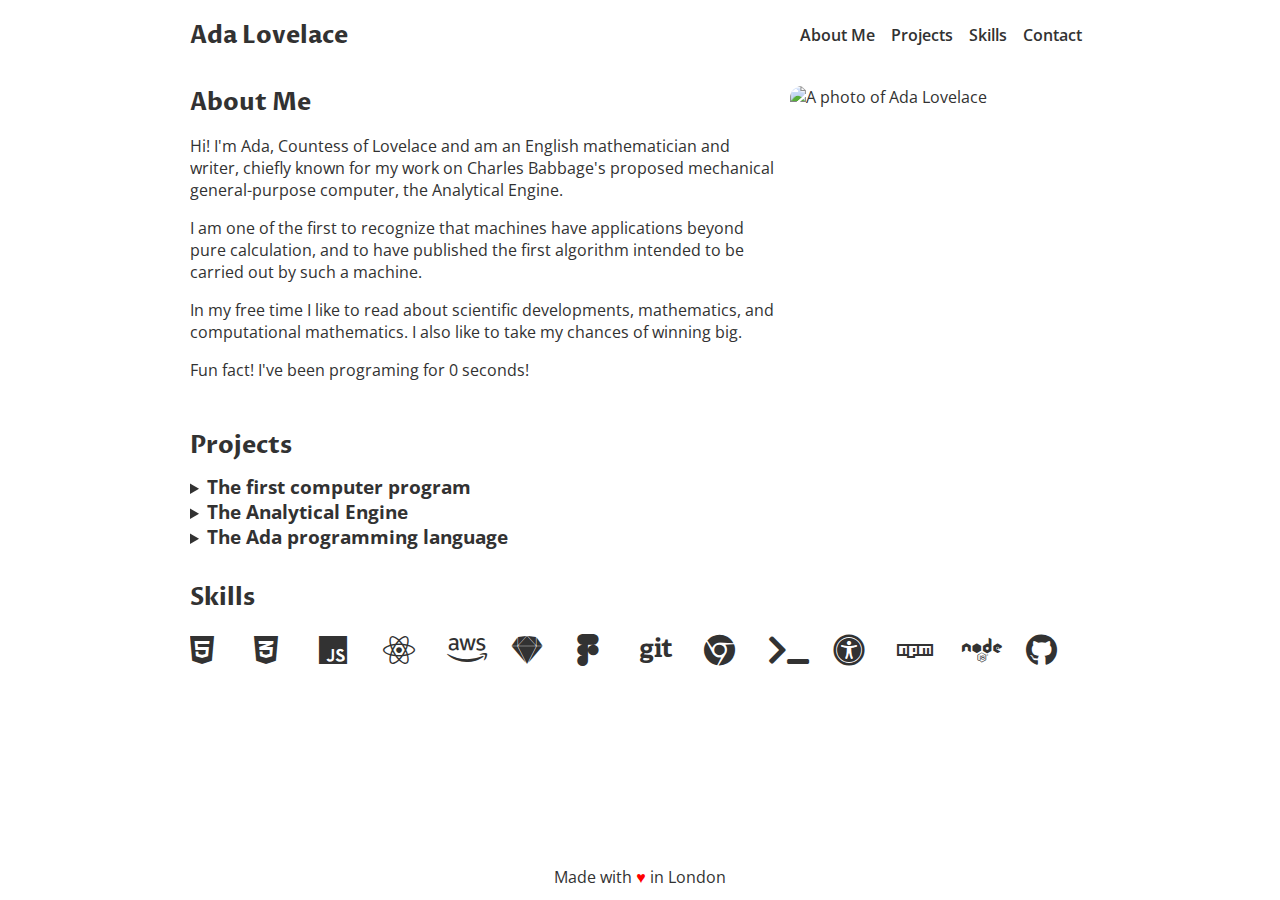
==== index.html @ 79fd0875 "Init the project" ====
<!DOCTYPE html>
<html lang="en">
  <head>
    <meta charset="UTF-8" />
    <meta name="viewport" content="width=device-width, initial-scale=1.0" />
    <title>My Portfolio</title>
    <link rel="stylesheet" href="./index.css" />
    <link rel="stylesheet" href="./all.min.css" />
  </head>
  <body>
    <nav>
      <h2 id="logo">Ada Lovelace</h2>
      <ul class="navigation-items">
        <li class="navigation-item"><a href="#about-me">About Me</a></li>
        <li class="navigation-item"><a href="#projects">Projects</a></li>
        <li class="navigation-item"><a href="#skills">Skills</a></li>
        <li class="navigation-item"><a href="/contact.html">Contact</a></li>
      </ul>
    </nav>

    <main>
      <section id="about-me">
        <div class="about-me-container">
          <div class="about-me-text-container">
            <h2>About Me</h2>
            <p>
              Hi! I'm Ada, Countess of Lovelace and am an English mathematician
              and writer, chiefly known for my work on Charles Babbage's
              proposed mechanical general-purpose computer, the Analytical
              Engine.
            </p>
            <p>
              I am one of the first to recognize that machines have applications
              beyond pure calculation, and to have published the first algorithm
              intended to be carried out by such a machine.
            </p>
            <p>
              In my free time I like to read about scientific developments,
              mathematics, and computational mathematics. I also like to take my
              chances of winning big.
            </p>
            <p>
              Fun fact! I've been programing for
              <span id="time-container">0</span> seconds!
            </p>
          </div>
          <img
            src="https://www.biography.com/.image/t_share/MTE4MDAzNDEwODQwOTQ2MTkw/ada-lovelace-20825279-1-402.jpg"
            alt="A photo of Ada Lovelace"
            class="portrait"
          />
        </div>
      </section>

      <section id="projects">
        <h2>Projects</h2>
        <details class="project">
          <summary class="project-title">
            <h3>The first computer program</h3>
          </summary>
          <img
            src="https://upload.wikimedia.org/wikipedia/commons/thumb/c/cf/Diagram_for_the_computation_of_Bernoulli_numbers.jpg/220px-Diagram_for_the_computation_of_Bernoulli_numbers.jpg"
            alt="Lovelace's diagram from note G, the first published computer
          algorithm"
            class="project-image"
          />
          <p class="project-description">
            The world's first computer program for computing Bernoulli numbers.
          </p>
        </details>
        <details class="project">
          <summary class="project-title">
            <h3>The Analytical Engine</h3>
          </summary>
          <img
            src="https://images2.minutemediacdn.com/image/upload/c_fit,f_auto,fl_lossy,q_auto,w_728/v1555925585/shape/mentalfloss/analyticalmachine_babbage_london.jpg?itok=5vRTwQjb"
            alt="An original model of part of the Analytical Engine"
            class="project-image"
          />
          <p class="project-description">
            I helped Charles Babbage on topics ranging from math to computation
            that helped the development of the Analytical Engine.
          </p>
        </details>
        <details class="project">
          <summary class="project-title">
            <h3>The Ada programming language</h3>
          </summary>
          <img
            src="https://upload.wikimedia.org/wikipedia/commons/thumb/d/d6/Ada_Mascot_with_slogan.svg/220px-Ada_Mascot_with_slogan.svg.png"
            alt='Ada mascot, a black and cobalt blue hummingbird, flying above the
          slogan "Time-tested, safe and secure"'
            class="project-image"
          />
          <p class="project-description">
            My work inspired the United States Department of Defense to name
            their new programming language after me.
          </p>
        </details>
      </section>

      <section id="skills">
        <h2>Skills</h2>
        <div id="skills-container">
          <i class="fab fa-html5"></i>
          <i class="fab fa-css3-alt"></i>
          <i class="fab fa-js"></i>
          <i class="fab fa-react"></i>
          <i class="fab fa-aws"></i>
          <i class="fab fa-sketch"></i>
          <i class="fab fa-figma"></i>
          <i class="fab fa-git"></i>
          <i class="fab fa-chrome"></i>
          <i class="fas fa-terminal"></i>
          <i class="fas fa-universal-access"></i>
          <i class="fab fa-npm"></i>
          <i class="fab fa-node"></i>
          <i class="fab fa-github"></i>
        </div>
      </section>
    </main>

    <footer>Made with <span class="heart">♥</span> in London</footer>
  </body>
  <script>
    const timeContainer = document.getElementById("time-container");
    const BIRTH_DAY = "12-10-1815";
    const BIRTH_DAY_DATE = new Date(BIRTH_DAY);
    const intlNumberFormatter = new Intl.NumberFormat("en-US");

    setInterval(() => {
      const now = new Date();
      const difference = Math.floor(
        (now.getTime() - BIRTH_DAY_DATE.getTime()) / 1000
      );

      timeContainer.innerText = intlNumberFormatter.format(difference);
    }, 1000);
  </script>
</html>
---- index.css ----
@import url("https://fonts.googleapis.com/css2?family=Open+Sans&family=Proza+Libre:wght@700&display=swap");

html {
  scroll-behavior: smooth;
}

html,
body {
  height: 100%;
  color: var(--font-color);
}

:root {
  --spacing-1: 8px;
  --spacing-2: 12px;
  --spacing-3: 16px;
  --spacing-4: 24px;

  --border-radius: 12px;

  --font-color: #323232;
}

.heart {
  color: red;
}

h2 {
  font-family: "Proza Libre", sans-serif;
  margin: 0;
  margin-bottom: var(--spacing-2);
}

body {
  font-family: "Open Sans", sans-serif;
  margin: 0;
  padding: 0 var(--spacing-3);
  max-width: 900px;
  margin: 0 auto;
  display: flex;
  flex-direction: column;
}

nav {
  display: flex;
  align-items: center;
  padding: var(--spacing-3) 0;
}

.navigation-items {
  display: flex;
  list-style-type: none;
  padding: 0;
  align-items: center;
  margin: 0;
  margin-left: auto;
}

.navigation-item {
  margin: var(--spacing-1);
}

.portrait {
  width: 300px;
  border-radius: var(--border-radius);
  flex-shrink: 0;
}

.about-me-container {
  display: flex;
}

.about-me-text-container {
  margin-right: var(--spacing-3);
}

.project-image {
  width: 50%;
}

.project-title h3 {
  display: inline;
}

details {
  cursor: pointer;
}

summary {
  list-style-image: url(https://s3-us-west-2.amazonaws.com/s.cdpn.io/3/right-arrow.svg);
}

footer {
  margin-top: auto;
  padding: var(--spacing-2) 0;
  text-align: center;
}

section {
  padding: var(--spacing-3) 0;
}

.icon {
  font-size: 2em;
  color: var(--font-color);
  margin: 0 var(--spacing-1);
}

a {
  color: var(--font-color);
  text-decoration: none;
  font-weight: 600;
}

#logo {
  margin: 0;
}

#skills-container {
  display: flex;
  width: 100%;
  justify-content: space-between;
  flex-wrap: wrap;
}

#skills-container > * {
  font-size: 2em;
  width: 2em;
  margin-top: var(--spacing-1);
}

@media only screen and (max-width: 600px) {
  .about-me-container {
    flex-direction: column;
  }
}
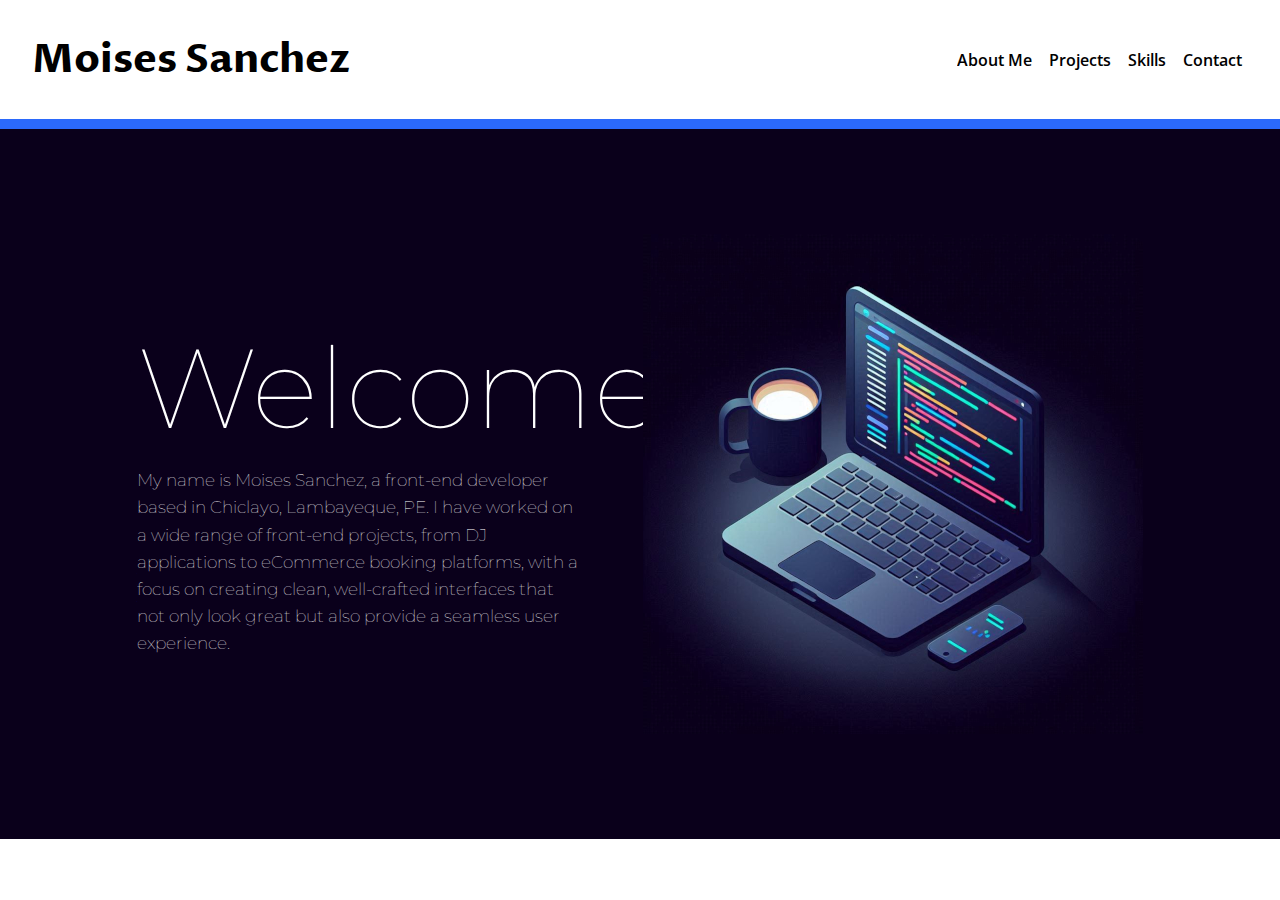
==== commit 81a25d12: "update" ====
--- a/index.html
+++ b/index.html
@@ -3,138 +3,51 @@
   <head>
     <meta charset="UTF-8" />
     <meta name="viewport" content="width=device-width, initial-scale=1.0" />
-    <title>My Portfolio</title>
-    <link rel="stylesheet" href="./index.css" />
-    <link rel="stylesheet" href="./all.min.css" />
+    <title>Portfolio Project: Personal Portfolio Website</title>
+    <link href="/styles.css" rel="stylesheet" />
+    <link rel="preconnect" href="https://fonts.googleapis.com" />
+    <link rel="preconnect" href="https://fonts.gstatic.com" crossorigin />
+    <link
+      href="https://fonts.googleapis.com/css2?family=Proza+Libre:ital,wght@0,400;0,500;0,600;0,700;0,800;1,400;1,500;1,600;1,700;1,800&display=swap"
+      rel="stylesheet"
+    />
+    <link
+      href="https://fonts.googleapis.com/css2?family=Open+Sans:ital,wght@0,300..800;1,300..800&display=swap"
+      rel="stylesheet"
+    />
+    <link rel="preconnect" href="https://fonts.googleapis.com" />
+    <link rel="preconnect" href="https://fonts.gstatic.com" crossorigin />
+    <link
+      href="https://fonts.googleapis.com/css2?family=Montserrat&display=swap"
+      rel="stylesheet"
+    />
   </head>
   <body>
-    <nav>
-      <h2 id="logo">Ada Lovelace</h2>
-      <ul class="navigation-items">
-        <li class="navigation-item"><a href="#about-me">About Me</a></li>
-        <li class="navigation-item"><a href="#projects">Projects</a></li>
-        <li class="navigation-item"><a href="#skills">Skills</a></li>
-        <li class="navigation-item"><a href="/contact.html">Contact</a></li>
-      </ul>
-    </nav>
-
+    <header>
+      <h1>Moises Sanchez</h1>
+      <nav>
+        <ul>
+          <li>About Me</li>
+          <li>Projects</li>
+          <li>Skills</li>
+          <li>Contact</li>
+        </ul>
+      </nav>
+    </header>
     <main>
-      <section id="about-me">
-        <div class="about-me-container">
-          <div class="about-me-text-container">
-            <h2>About Me</h2>
-            <p>
-              Hi! I'm Ada, Countess of Lovelace and am an English mathematician
-              and writer, chiefly known for my work on Charles Babbage's
-              proposed mechanical general-purpose computer, the Analytical
-              Engine.
-            </p>
-            <p>
-              I am one of the first to recognize that machines have applications
-              beyond pure calculation, and to have published the first algorithm
-              intended to be carried out by such a machine.
-            </p>
-            <p>
-              In my free time I like to read about scientific developments,
-              mathematics, and computational mathematics. I also like to take my
-              chances of winning big.
-            </p>
-            <p>
-              Fun fact! I've been programing for
-              <span id="time-container">0</span> seconds!
-            </p>
-          </div>
-          <img
-            src="https://www.biography.com/.image/t_share/MTE4MDAzNDEwODQwOTQ2MTkw/ada-lovelace-20825279-1-402.jpg"
-            alt="A photo of Ada Lovelace"
-            class="portrait"
-          />
+      <section class="about-me">
+        <div class="info">
+          <h2>Welcome.</h2>
+          <p>
+            My name is Moises Sanchez, a front-end developer based in Chiclayo,
+            Lambayeque, PE. I have worked on a wide range of front-end projects,
+            from DJ applications to eCommerce booking platforms, with a focus on
+            creating clean, well-crafted interfaces that not only look great but
+            also provide a seamless user experience.
+          </p>
         </div>
-      </section>
-
-      <section id="projects">
-        <h2>Projects</h2>
-        <details class="project">
-          <summary class="project-title">
-            <h3>The first computer program</h3>
-          </summary>
-          <img
-            src="https://upload.wikimedia.org/wikipedia/commons/thumb/c/cf/Diagram_for_the_computation_of_Bernoulli_numbers.jpg/220px-Diagram_for_the_computation_of_Bernoulli_numbers.jpg"
-            alt="Lovelace's diagram from note G, the first published computer
-          algorithm"
-            class="project-image"
-          />
-          <p class="project-description">
-            The world's first computer program for computing Bernoulli numbers.
-          </p>
-        </details>
-        <details class="project">
-          <summary class="project-title">
-            <h3>The Analytical Engine</h3>
-          </summary>
-          <img
-            src="https://images2.minutemediacdn.com/image/upload/c_fit,f_auto,fl_lossy,q_auto,w_728/v1555925585/shape/mentalfloss/analyticalmachine_babbage_london.jpg?itok=5vRTwQjb"
-            alt="An original model of part of the Analytical Engine"
-            class="project-image"
-          />
-          <p class="project-description">
-            I helped Charles Babbage on topics ranging from math to computation
-            that helped the development of the Analytical Engine.
-          </p>
-        </details>
-        <details class="project">
-          <summary class="project-title">
-            <h3>The Ada programming language</h3>
-          </summary>
-          <img
-            src="https://upload.wikimedia.org/wikipedia/commons/thumb/d/d6/Ada_Mascot_with_slogan.svg/220px-Ada_Mascot_with_slogan.svg.png"
-            alt='Ada mascot, a black and cobalt blue hummingbird, flying above the
-          slogan "Time-tested, safe and secure"'
-            class="project-image"
-          />
-          <p class="project-description">
-            My work inspired the United States Department of Defense to name
-            their new programming language after me.
-          </p>
-        </details>
-      </section>
-
-      <section id="skills">
-        <h2>Skills</h2>
-        <div id="skills-container">
-          <i class="fab fa-html5"></i>
-          <i class="fab fa-css3-alt"></i>
-          <i class="fab fa-js"></i>
-          <i class="fab fa-react"></i>
-          <i class="fab fa-aws"></i>
-          <i class="fab fa-sketch"></i>
-          <i class="fab fa-figma"></i>
-          <i class="fab fa-git"></i>
-          <i class="fab fa-chrome"></i>
-          <i class="fas fa-terminal"></i>
-          <i class="fas fa-universal-access"></i>
-          <i class="fab fa-npm"></i>
-          <i class="fab fa-node"></i>
-          <i class="fab fa-github"></i>
-        </div>
+        <img src="./images/hero_setup.avif" alt="" />
       </section>
     </main>
-
-    <footer>Made with <span class="heart">♥</span> in London</footer>
   </body>
-  <script>
-    const timeContainer = document.getElementById("time-container");
-    const BIRTH_DAY = "12-10-1815";
-    const BIRTH_DAY_DATE = new Date(BIRTH_DAY);
-    const intlNumberFormatter = new Intl.NumberFormat("en-US");
-
-    setInterval(() => {
-      const now = new Date();
-      const difference = Math.floor(
-        (now.getTime() - BIRTH_DAY_DATE.getTime()) / 1000
-      );
-
-      timeContainer.innerText = intlNumberFormatter.format(difference);
-    }, 1000);
-  </script>
 </html>
--- a/styles.css
+++ b/styles.css
@@ -0,0 +1,73 @@
+/* Add styles here */
+html {
+  box-sizing: border-box;
+  font-size: 16px;
+}
+
+*,
+*::after,
+*::before {
+  box-sizing: inherit;
+  margin: 0;
+  padding: 0;
+}
+
+body {
+  margin: 0;
+  padding: 0;
+}
+
+h1 {
+  font-family: "Proza Libre";
+  font-size: 40px;
+}
+
+header {
+  display: flex;
+  justify-content: space-between;
+  align-items: center;
+  padding: 2rem;
+}
+
+nav > ul > li {
+  display: inline;
+  font-family: "Open Sans";
+  font-weight: 600;
+  margin: 0 0.4rem;
+  cursor: pointer;
+}
+nav > ul > li:hover {
+  color: grey;
+}
+
+.about-me {
+  border-top: 10px solid rgb(43, 105, 251);
+  display: flex;
+  background: fixed rgb(10, 0, 27);
+  color: white;
+  justify-content: space-evenly;
+  align-items: center;
+  padding: 5rem;
+  font-family: "Montserrat";
+  height: 80vh;
+}
+
+.about-me .info {
+  width: 40%;
+}
+.about-me h2 {
+  font-size: 7rem;
+  font-weight: 100;
+  line-height: 1.4;
+}
+
+.about-me p {
+  font-size: 17px;
+  font-weight: 100;
+  line-height: 1.6;
+  text-align: left;
+}
+.about-me img {
+  width: 500px;
+  height: 500px;
+}
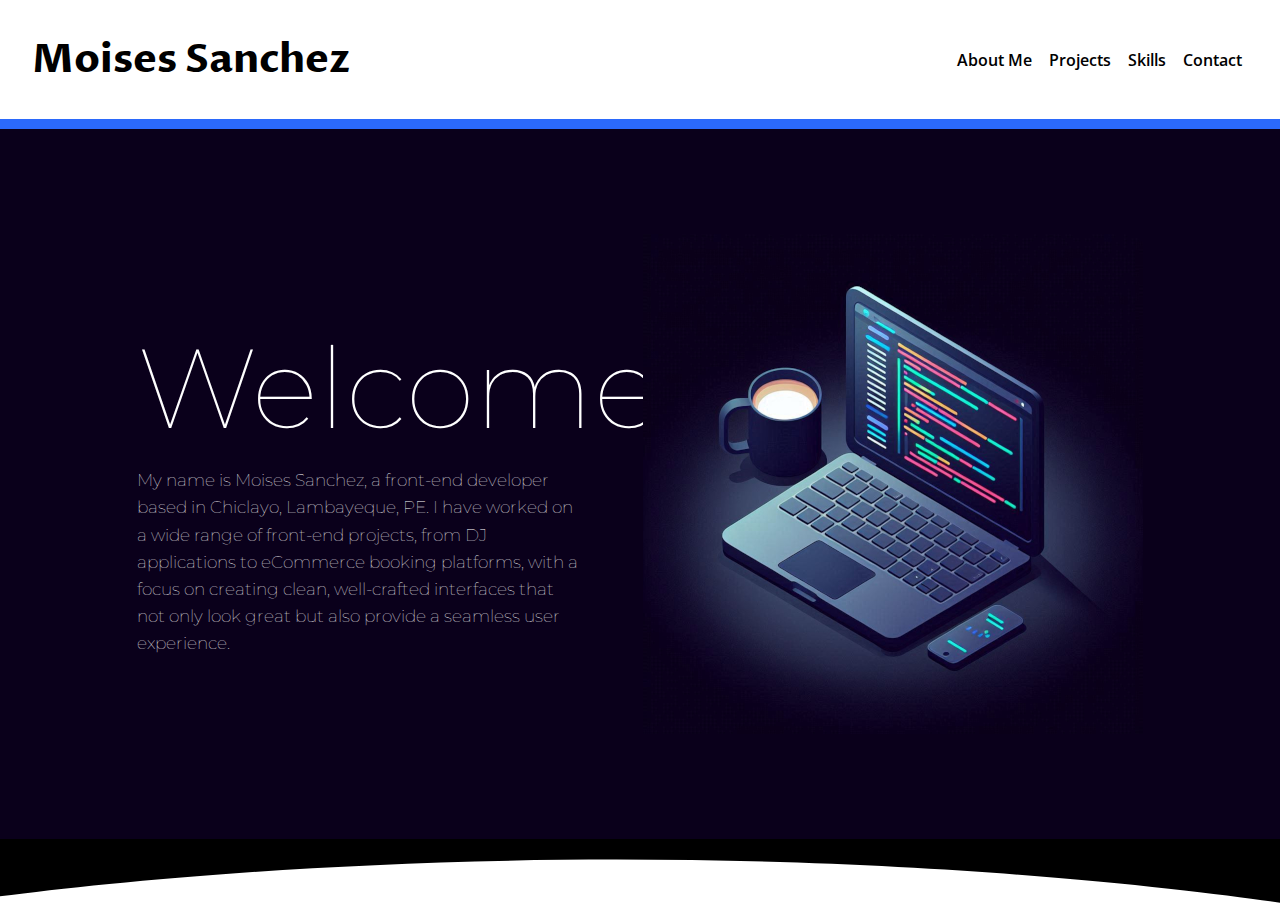
==== commit 6f83250e: "add svg-curve" ====
--- a/index.html
+++ b/index.html
@@ -48,6 +48,15 @@
         </div>
         <img src="./images/hero_setup.avif" alt="" />
       </section>
+      <svg
+        class="svg-curve"
+        viewBox="0 0 1440 79"
+        xmlns="http://www.w3.org/2000/svg"
+      >
+        <path
+          d="M-100 79C-100 79 218.416 23.165 693.5 23.165C1168.58 23.165 1487 79 1487 79V0H-100V79Z"
+        ></path>
+      </svg>
     </main>
   </body>
 </html>
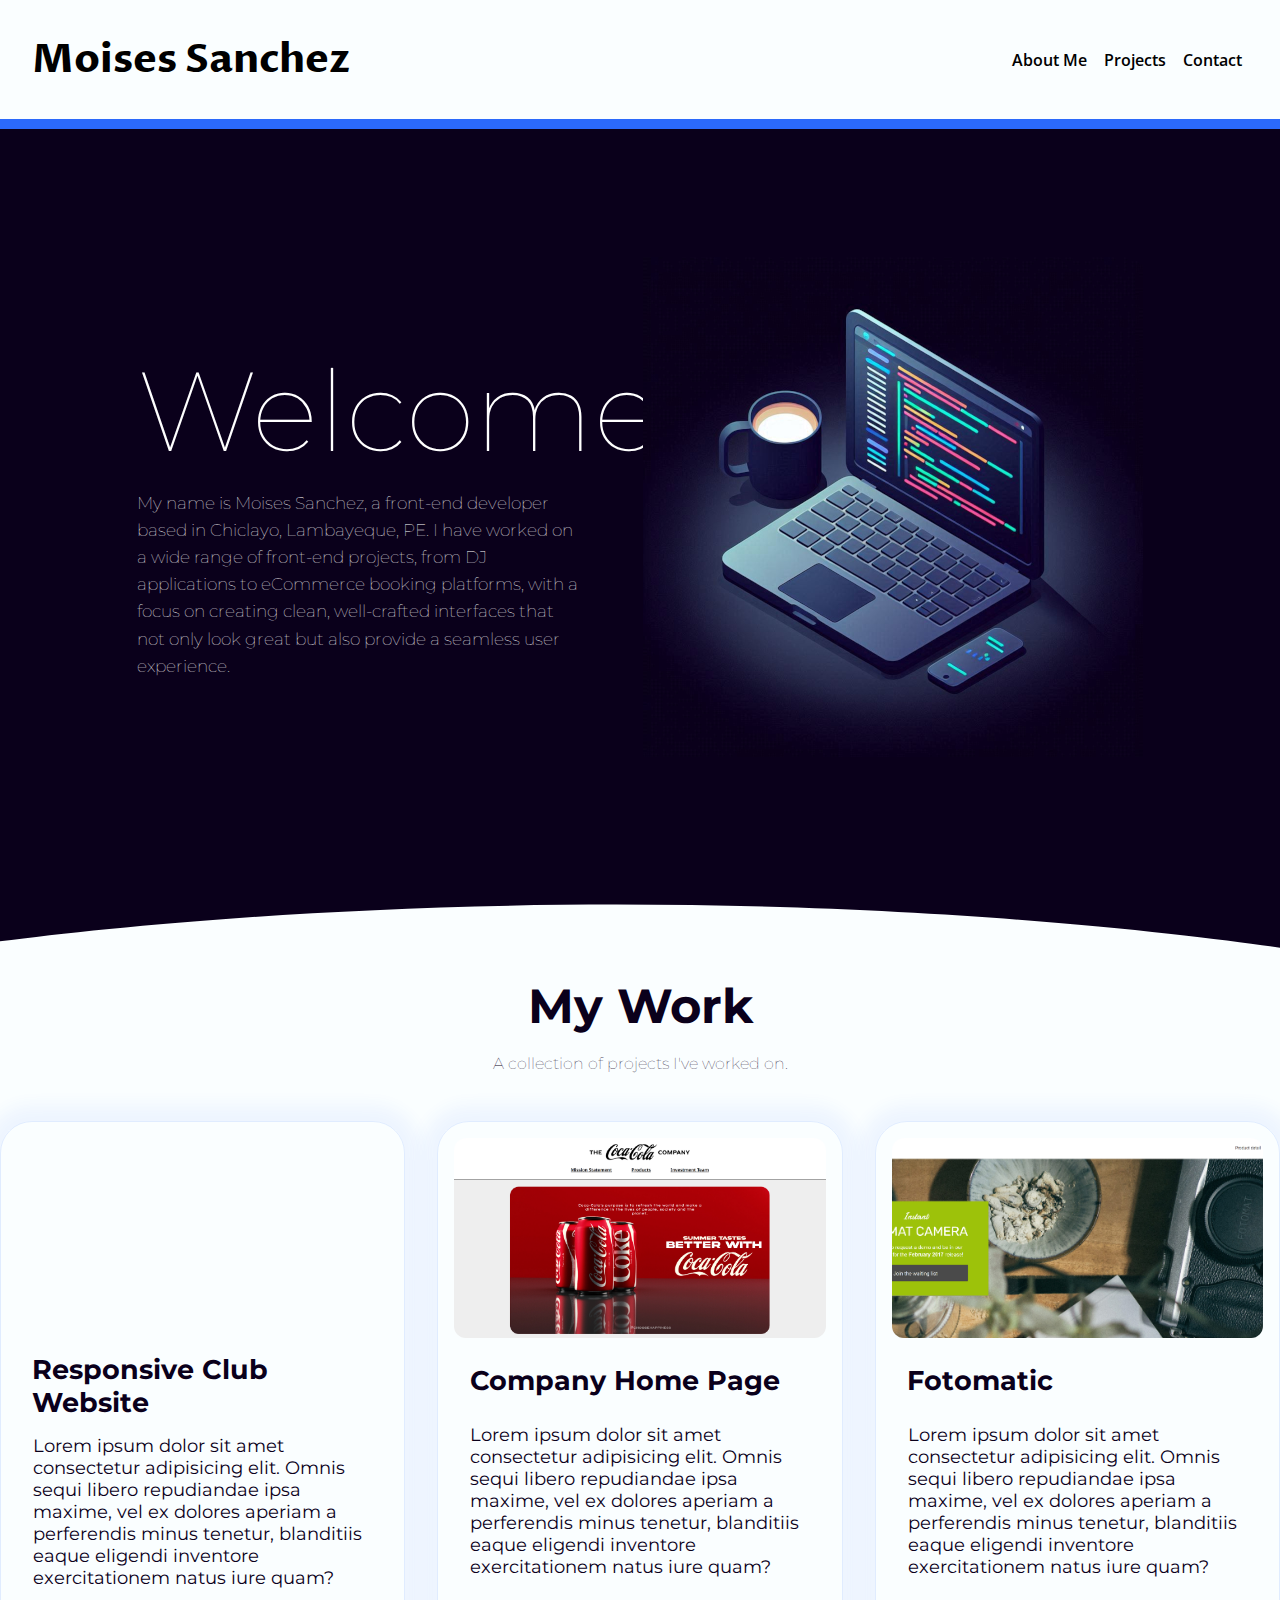
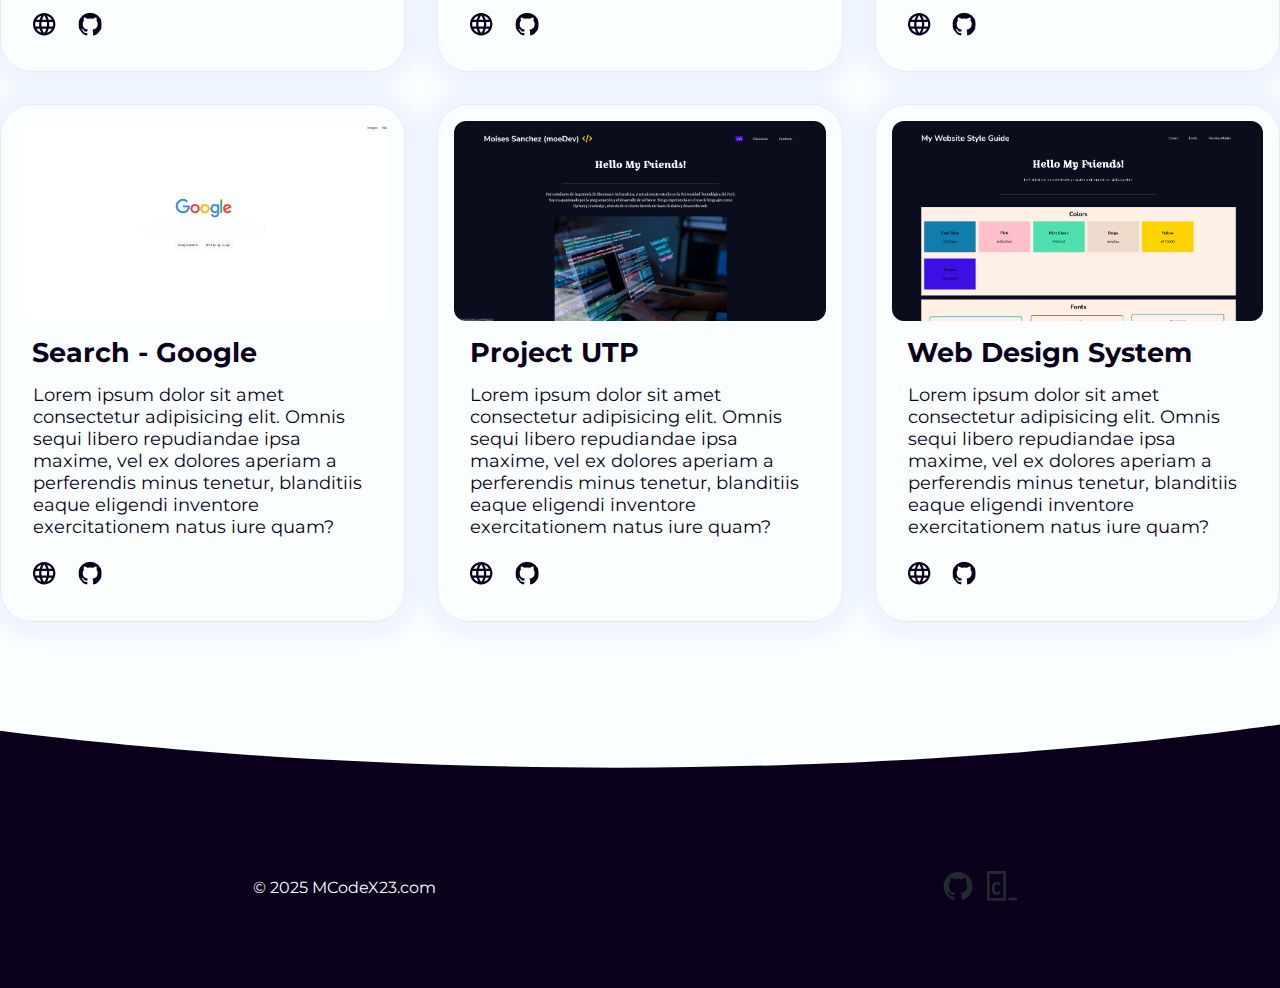
==== commit 70e42a00: "project finished" ====
--- a/index.html
+++ b/index.html
@@ -4,7 +4,12 @@
     <meta charset="UTF-8" />
     <meta name="viewport" content="width=device-width, initial-scale=1.0" />
     <title>Portfolio Project: Personal Portfolio Website</title>
-    <link href="/styles.css" rel="stylesheet" />
+    <link
+      rel="stylesheet"
+      href="https://use.fontawesome.com/releases/v5.12.1/css/all.css"
+      crossorigin="anonymous"
+    />
+    <link href="/resources/css/styles.css" rel="stylesheet" />
     <link rel="preconnect" href="https://fonts.googleapis.com" />
     <link rel="preconnect" href="https://fonts.gstatic.com" crossorigin />
     <link
@@ -27,15 +32,14 @@
       <h1>Moises Sanchez</h1>
       <nav>
         <ul>
-          <li>About Me</li>
-          <li>Projects</li>
-          <li>Skills</li>
-          <li>Contact</li>
+          <a href="#about-me"><li>About Me</li></a>
+          <a href="#projects"><li>Projects</li></a>
+          <a href="./contact.html"><li>Contact</li></a>
         </ul>
       </nav>
     </header>
     <main>
-      <section class="about-me">
+      <section class="about-me" id="about-me">
         <div class="info">
           <h2>Welcome.</h2>
           <p>
@@ -46,7 +50,7 @@
             also provide a seamless user experience.
           </p>
         </div>
-        <img src="./images/hero_setup.avif" alt="" />
+        <img src="./resources/images/hero_setup.avif" />
       </section>
       <svg
         class="svg-curve"
@@ -57,6 +61,299 @@
           d="M-100 79C-100 79 218.416 23.165 693.5 23.165C1168.58 23.165 1487 79 1487 79V0H-100V79Z"
         ></path>
       </svg>
+      <section class="projects-box" id="projects">
+        <h3>My Work</h3>
+        <p>A collection of projects I've worked on.</p>
+        <div class="projects">
+          <div class="project one">
+            <div class="img"></div>
+            <h4>Responsive Club Website</h4>
+            <p>
+              Lorem ipsum dolor sit amet consectetur adipisicing elit. Omnis
+              sequi libero repudiandae ipsa maxime, vel ex dolores aperiam a
+              perferendis minus tenetur, blanditiis eaque eligendi inventore
+              exercitationem natus iure quam?
+            </p>
+            <div>
+              <a
+                href="https://msanchezvasquez.github.io/responsive-club-website/"
+                target="_blank"
+              >
+                <svg viewBox="0 0 1024 1024" transform="scale(1.2)">
+                  <path
+                    fill="currentColor"
+                    d="M698.027 597.333C701.44 569.173 704 541.013 704 512c0-29.013-2.56-57.173-5.973-85.333H842.24c6.827 27.306 11.093 55.893 11.093 85.333 0 29.44-4.266 58.027-11.093 85.333M622.507 834.56c25.6-47.36 45.226-98.56 58.88-151.893h125.866c-40.96 70.4-106.24 125.013-184.746 151.893M611.84 597.333H412.16c-4.267-28.16-6.827-56.32-6.827-85.333 0-29.013 2.56-57.6 6.827-85.333h199.68c3.84 27.733 6.827 56.32 6.827 85.333 0 29.013-2.987 57.173-6.827 85.333M512 851.627c-35.413-51.2-64-107.947-81.493-168.96h162.986C576 743.68 547.413 800.427 512 851.627M341.333 341.333H216.747c40.533-70.826 106.24-125.44 184.32-151.893-25.6 47.36-44.8 98.56-59.734 151.893M216.747 682.667h124.586C356.267 736 375.467 787.2 401.067 834.56c-78.08-26.88-143.787-81.493-184.32-151.893m-34.987-85.334c-6.827-27.306-11.093-55.893-11.093-85.333 0-29.44 4.266-58.027 11.093-85.333h144.213C322.56 454.827 320 482.987 320 512c0 29.013 2.56 57.173 5.973 85.333M512 171.947c35.413 51.2 64 108.373 81.493 169.386H430.507C448 280.32 476.587 223.147 512 171.947m295.253 169.386H681.387C667.733 288 648.107 236.8 622.507 189.44c78.506 26.88 143.786 81.067 184.746 151.893M512 85.333c-235.947 0-426.667 192-426.667 426.667 0 235.52 191.147 426.667 426.667 426.667 235.52 0 426.667-191.147 426.667-426.667C938.667 276.48 747.52 85.333 512 85.333z"
+                  ></path>
+                </svg>
+              </a>
+              <a
+                href="https://github.com/MSanchezVasquez/responsive-club-website"
+                target="_blank"
+              >
+                <svg viewBox="0 0 120.78 117.79" style="transform: scale(1.05)">
+                  <g id="Layer_2" data-name="Layer 2">
+                    <g id="Layer_1-2" data-name="Layer 1">
+                      <path
+                        class="cls-1"
+                        fill="currentColor"
+                        d="M60.39 0A60.39 60.39 0 0 0 41.3 117.69c3 .56 4.12-1.31 4.12-2.91 0-1.44-.05-6.19-.08-11.24C28.54 107.19 25 96.42 25 96.42c-2.75-7-6.71-8.84-6.71-8.84-5.48-3.75.41-3.67.41-3.67 6.07.43 9.26 6.22 9.26 6.22 5.39 9.23 14.13 6.57 17.57 5 .55-3.9 2.11-6.56 3.84-8.07C36 85.55 21.85 80.37 21.85 57.23A23.35 23.35 0 0 1 28.08 41c-.63-1.52-2.7-7.66.58-16 0 0 5.07-1.62 16.61 6.19a57.36 57.36 0 0 1 30.25 0C87 23.42 92.11 25 92.11 25c3.28 8.32 1.22 14.46.59 16a23.34 23.34 0 0 1 6.21 16.21c0 23.2-14.12 28.3-27.57 29.8 2.16 1.87 4.09 5.55 4.09 11.18 0 8.08-.06 14.59-.06 16.57 0 1.61 1.08 3.49 4.14 2.9A60.39 60.39 0 0 0 60.39 0Z"
+                      ></path>
+                      <path
+                        class="cls-2"
+                        d="M22.87 86.7c-.13.3-.6.39-1 .19s-.69-.61-.55-.91.61-.39 1-.19.69.61.54.91ZM25.32 89.43c-.29.27-.85.14-1.24-.28a.92.92 0 0 1-.17-1.25c.3-.27.84-.14 1.24.28s.47 1 .17 1.25ZM27.7 92.91c-.37.26-1 0-1.35-.52s-.37-1.18 0-1.44 1 0 1.35.51.37 1.19 0 1.45ZM31 96.27a1.13 1.13 0 0 1-1.59-.27c-.53-.49-.68-1.18-.34-1.54s1-.27 1.56.23.68 1.18.33 1.54ZM35.46 98.22c-.15.47-.82.69-1.51.49s-1.13-.76-1-1.24.82-.7 1.51-.49 1.13.76 1 1.24ZM40.4 98.58c0 .5-.56.91-1.28.92s-1.3-.38-1.31-.88.56-.91 1.29-.92 1.3.39 1.3.88ZM45 97.8c.09.49-.41 1-1.12 1.12s-1.35-.17-1.44-.66.42-1 1.12-1.12 1.35.17 1.44.66Z"
+                      ></path>
+                    </g>
+                  </g>
+                </svg>
+              </a>
+            </div>
+          </div>
+          <div class="project two">
+            <div class="img"></div>
+            <h4>Company Home Page</h4>
+            <p>
+              Lorem ipsum dolor sit amet consectetur adipisicing elit. Omnis
+              sequi libero repudiandae ipsa maxime, vel ex dolores aperiam a
+              perferendis minus tenetur, blanditiis eaque eligendi inventore
+              exercitationem natus iure quam?
+            </p>
+            <div>
+              <a
+                href="https://msanchezvasquez.github.io/Company-Home-Page-with-Flexbox/"
+                target="_blank"
+              >
+                <svg viewBox="0 0 1024 1024" transform="scale(1.2)">
+                  <path
+                    fill="currentColor"
+                    d="M698.027 597.333C701.44 569.173 704 541.013 704 512c0-29.013-2.56-57.173-5.973-85.333H842.24c6.827 27.306 11.093 55.893 11.093 85.333 0 29.44-4.266 58.027-11.093 85.333M622.507 834.56c25.6-47.36 45.226-98.56 58.88-151.893h125.866c-40.96 70.4-106.24 125.013-184.746 151.893M611.84 597.333H412.16c-4.267-28.16-6.827-56.32-6.827-85.333 0-29.013 2.56-57.6 6.827-85.333h199.68c3.84 27.733 6.827 56.32 6.827 85.333 0 29.013-2.987 57.173-6.827 85.333M512 851.627c-35.413-51.2-64-107.947-81.493-168.96h162.986C576 743.68 547.413 800.427 512 851.627M341.333 341.333H216.747c40.533-70.826 106.24-125.44 184.32-151.893-25.6 47.36-44.8 98.56-59.734 151.893M216.747 682.667h124.586C356.267 736 375.467 787.2 401.067 834.56c-78.08-26.88-143.787-81.493-184.32-151.893m-34.987-85.334c-6.827-27.306-11.093-55.893-11.093-85.333 0-29.44 4.266-58.027 11.093-85.333h144.213C322.56 454.827 320 482.987 320 512c0 29.013 2.56 57.173 5.973 85.333M512 171.947c35.413 51.2 64 108.373 81.493 169.386H430.507C448 280.32 476.587 223.147 512 171.947m295.253 169.386H681.387C667.733 288 648.107 236.8 622.507 189.44c78.506 26.88 143.786 81.067 184.746 151.893M512 85.333c-235.947 0-426.667 192-426.667 426.667 0 235.52 191.147 426.667 426.667 426.667 235.52 0 426.667-191.147 426.667-426.667C938.667 276.48 747.52 85.333 512 85.333z"
+                  ></path>
+                </svg>
+              </a>
+              <a
+                href="https://github.com/MSanchezVasquez/Company-Home-Page-with-Flexbox"
+              >
+                <svg viewBox="0 0 120.78 117.79" style="transform: scale(1.05)">
+                  <g id="Layer_2" data-name="Layer 2">
+                    <g id="Layer_1-2" data-name="Layer 1">
+                      <path
+                        class="cls-1"
+                        fill="currentColor"
+                        d="M60.39 0A60.39 60.39 0 0 0 41.3 117.69c3 .56 4.12-1.31 4.12-2.91 0-1.44-.05-6.19-.08-11.24C28.54 107.19 25 96.42 25 96.42c-2.75-7-6.71-8.84-6.71-8.84-5.48-3.75.41-3.67.41-3.67 6.07.43 9.26 6.22 9.26 6.22 5.39 9.23 14.13 6.57 17.57 5 .55-3.9 2.11-6.56 3.84-8.07C36 85.55 21.85 80.37 21.85 57.23A23.35 23.35 0 0 1 28.08 41c-.63-1.52-2.7-7.66.58-16 0 0 5.07-1.62 16.61 6.19a57.36 57.36 0 0 1 30.25 0C87 23.42 92.11 25 92.11 25c3.28 8.32 1.22 14.46.59 16a23.34 23.34 0 0 1 6.21 16.21c0 23.2-14.12 28.3-27.57 29.8 2.16 1.87 4.09 5.55 4.09 11.18 0 8.08-.06 14.59-.06 16.57 0 1.61 1.08 3.49 4.14 2.9A60.39 60.39 0 0 0 60.39 0Z"
+                      ></path>
+                      <path
+                        class="cls-2"
+                        d="M22.87 86.7c-.13.3-.6.39-1 .19s-.69-.61-.55-.91.61-.39 1-.19.69.61.54.91ZM25.32 89.43c-.29.27-.85.14-1.24-.28a.92.92 0 0 1-.17-1.25c.3-.27.84-.14 1.24.28s.47 1 .17 1.25ZM27.7 92.91c-.37.26-1 0-1.35-.52s-.37-1.18 0-1.44 1 0 1.35.51.37 1.19 0 1.45ZM31 96.27a1.13 1.13 0 0 1-1.59-.27c-.53-.49-.68-1.18-.34-1.54s1-.27 1.56.23.68 1.18.33 1.54ZM35.46 98.22c-.15.47-.82.69-1.51.49s-1.13-.76-1-1.24.82-.7 1.51-.49 1.13.76 1 1.24ZM40.4 98.58c0 .5-.56.91-1.28.92s-1.3-.38-1.31-.88.56-.91 1.29-.92 1.3.39 1.3.88ZM45 97.8c.09.49-.41 1-1.12 1.12s-1.35-.17-1.44-.66.42-1 1.12-1.12 1.35.17 1.44.66Z"
+                      ></path>
+                    </g>
+                  </g>
+                </svg>
+              </a>
+            </div>
+          </div>
+          <div class="project three">
+            <div class="img"></div>
+            <h4>Fotomatic</h4>
+            <p>
+              Lorem ipsum dolor sit amet consectetur adipisicing elit. Omnis
+              sequi libero repudiandae ipsa maxime, vel ex dolores aperiam a
+              perferendis minus tenetur, blanditiis eaque eligendi inventore
+              exercitationem natus iure quam?
+            </p>
+            <div>
+              <a
+                href="https://msanchezvasquez.github.io/Fotomatic/"
+                target="_blank"
+              >
+                <svg viewBox="0 0 1024 1024" transform="scale(1.2)">
+                  <path
+                    fill="currentColor"
+                    d="M698.027 597.333C701.44 569.173 704 541.013 704 512c0-29.013-2.56-57.173-5.973-85.333H842.24c6.827 27.306 11.093 55.893 11.093 85.333 0 29.44-4.266 58.027-11.093 85.333M622.507 834.56c25.6-47.36 45.226-98.56 58.88-151.893h125.866c-40.96 70.4-106.24 125.013-184.746 151.893M611.84 597.333H412.16c-4.267-28.16-6.827-56.32-6.827-85.333 0-29.013 2.56-57.6 6.827-85.333h199.68c3.84 27.733 6.827 56.32 6.827 85.333 0 29.013-2.987 57.173-6.827 85.333M512 851.627c-35.413-51.2-64-107.947-81.493-168.96h162.986C576 743.68 547.413 800.427 512 851.627M341.333 341.333H216.747c40.533-70.826 106.24-125.44 184.32-151.893-25.6 47.36-44.8 98.56-59.734 151.893M216.747 682.667h124.586C356.267 736 375.467 787.2 401.067 834.56c-78.08-26.88-143.787-81.493-184.32-151.893m-34.987-85.334c-6.827-27.306-11.093-55.893-11.093-85.333 0-29.44 4.266-58.027 11.093-85.333h144.213C322.56 454.827 320 482.987 320 512c0 29.013 2.56 57.173 5.973 85.333M512 171.947c35.413 51.2 64 108.373 81.493 169.386H430.507C448 280.32 476.587 223.147 512 171.947m295.253 169.386H681.387C667.733 288 648.107 236.8 622.507 189.44c78.506 26.88 143.786 81.067 184.746 151.893M512 85.333c-235.947 0-426.667 192-426.667 426.667 0 235.52 191.147 426.667 426.667 426.667 235.52 0 426.667-191.147 426.667-426.667C938.667 276.48 747.52 85.333 512 85.333z"
+                  ></path>
+                </svg>
+              </a>
+              <a
+                href="https://github.com/MSanchezVasquez/Fotomatic"
+                target="_blank"
+              >
+                <svg viewBox="0 0 120.78 117.79" style="transform: scale(1.05)">
+                  <g id="Layer_2" data-name="Layer 2">
+                    <g id="Layer_1-2" data-name="Layer 1">
+                      <path
+                        class="cls-1"
+                        fill="currentColor"
+                        d="M60.39 0A60.39 60.39 0 0 0 41.3 117.69c3 .56 4.12-1.31 4.12-2.91 0-1.44-.05-6.19-.08-11.24C28.54 107.19 25 96.42 25 96.42c-2.75-7-6.71-8.84-6.71-8.84-5.48-3.75.41-3.67.41-3.67 6.07.43 9.26 6.22 9.26 6.22 5.39 9.23 14.13 6.57 17.57 5 .55-3.9 2.11-6.56 3.84-8.07C36 85.55 21.85 80.37 21.85 57.23A23.35 23.35 0 0 1 28.08 41c-.63-1.52-2.7-7.66.58-16 0 0 5.07-1.62 16.61 6.19a57.36 57.36 0 0 1 30.25 0C87 23.42 92.11 25 92.11 25c3.28 8.32 1.22 14.46.59 16a23.34 23.34 0 0 1 6.21 16.21c0 23.2-14.12 28.3-27.57 29.8 2.16 1.87 4.09 5.55 4.09 11.18 0 8.08-.06 14.59-.06 16.57 0 1.61 1.08 3.49 4.14 2.9A60.39 60.39 0 0 0 60.39 0Z"
+                      ></path>
+                      <path
+                        class="cls-2"
+                        d="M22.87 86.7c-.13.3-.6.39-1 .19s-.69-.61-.55-.91.61-.39 1-.19.69.61.54.91ZM25.32 89.43c-.29.27-.85.14-1.24-.28a.92.92 0 0 1-.17-1.25c.3-.27.84-.14 1.24.28s.47 1 .17 1.25ZM27.7 92.91c-.37.26-1 0-1.35-.52s-.37-1.18 0-1.44 1 0 1.35.51.37 1.19 0 1.45ZM31 96.27a1.13 1.13 0 0 1-1.59-.27c-.53-.49-.68-1.18-.34-1.54s1-.27 1.56.23.68 1.18.33 1.54ZM35.46 98.22c-.15.47-.82.69-1.51.49s-1.13-.76-1-1.24.82-.7 1.51-.49 1.13.76 1 1.24ZM40.4 98.58c0 .5-.56.91-1.28.92s-1.3-.38-1.31-.88.56-.91 1.29-.92 1.3.39 1.3.88ZM45 97.8c.09.49-.41 1-1.12 1.12s-1.35-.17-1.44-.66.42-1 1.12-1.12 1.35.17 1.44.66Z"
+                      ></path>
+                    </g>
+                  </g>
+                </svg>
+              </a>
+            </div>
+          </div>
+          <div class="project four">
+            <div class="img"></div>
+            <h4>Search - Google</h4>
+            <p>
+              Lorem ipsum dolor sit amet consectetur adipisicing elit. Omnis
+              sequi libero repudiandae ipsa maxime, vel ex dolores aperiam a
+              perferendis minus tenetur, blanditiis eaque eligendi inventore
+              exercitationem natus iure quam?
+            </p>
+            <div>
+              <a
+                href="https://msanchezvasquez.github.io/search-google/"
+                target="_blank"
+              >
+                <svg viewBox="0 0 1024 1024" transform="scale(1.2)">
+                  <path
+                    fill="currentColor"
+                    d="M698.027 597.333C701.44 569.173 704 541.013 704 512c0-29.013-2.56-57.173-5.973-85.333H842.24c6.827 27.306 11.093 55.893 11.093 85.333 0 29.44-4.266 58.027-11.093 85.333M622.507 834.56c25.6-47.36 45.226-98.56 58.88-151.893h125.866c-40.96 70.4-106.24 125.013-184.746 151.893M611.84 597.333H412.16c-4.267-28.16-6.827-56.32-6.827-85.333 0-29.013 2.56-57.6 6.827-85.333h199.68c3.84 27.733 6.827 56.32 6.827 85.333 0 29.013-2.987 57.173-6.827 85.333M512 851.627c-35.413-51.2-64-107.947-81.493-168.96h162.986C576 743.68 547.413 800.427 512 851.627M341.333 341.333H216.747c40.533-70.826 106.24-125.44 184.32-151.893-25.6 47.36-44.8 98.56-59.734 151.893M216.747 682.667h124.586C356.267 736 375.467 787.2 401.067 834.56c-78.08-26.88-143.787-81.493-184.32-151.893m-34.987-85.334c-6.827-27.306-11.093-55.893-11.093-85.333 0-29.44 4.266-58.027 11.093-85.333h144.213C322.56 454.827 320 482.987 320 512c0 29.013 2.56 57.173 5.973 85.333M512 171.947c35.413 51.2 64 108.373 81.493 169.386H430.507C448 280.32 476.587 223.147 512 171.947m295.253 169.386H681.387C667.733 288 648.107 236.8 622.507 189.44c78.506 26.88 143.786 81.067 184.746 151.893M512 85.333c-235.947 0-426.667 192-426.667 426.667 0 235.52 191.147 426.667 426.667 426.667 235.52 0 426.667-191.147 426.667-426.667C938.667 276.48 747.52 85.333 512 85.333z"
+                  ></path>
+                </svg>
+              </a>
+              <a
+                href="https://github.com/MSanchezVasquez/search-google"
+                target="_blank"
+              >
+                <svg viewBox="0 0 120.78 117.79" style="transform: scale(1.05)">
+                  <g id="Layer_2" data-name="Layer 2">
+                    <g id="Layer_1-2" data-name="Layer 1">
+                      <path
+                        class="cls-1"
+                        fill="currentColor"
+                        d="M60.39 0A60.39 60.39 0 0 0 41.3 117.69c3 .56 4.12-1.31 4.12-2.91 0-1.44-.05-6.19-.08-11.24C28.54 107.19 25 96.42 25 96.42c-2.75-7-6.71-8.84-6.71-8.84-5.48-3.75.41-3.67.41-3.67 6.07.43 9.26 6.22 9.26 6.22 5.39 9.23 14.13 6.57 17.57 5 .55-3.9 2.11-6.56 3.84-8.07C36 85.55 21.85 80.37 21.85 57.23A23.35 23.35 0 0 1 28.08 41c-.63-1.52-2.7-7.66.58-16 0 0 5.07-1.62 16.61 6.19a57.36 57.36 0 0 1 30.25 0C87 23.42 92.11 25 92.11 25c3.28 8.32 1.22 14.46.59 16a23.34 23.34 0 0 1 6.21 16.21c0 23.2-14.12 28.3-27.57 29.8 2.16 1.87 4.09 5.55 4.09 11.18 0 8.08-.06 14.59-.06 16.57 0 1.61 1.08 3.49 4.14 2.9A60.39 60.39 0 0 0 60.39 0Z"
+                      ></path>
+                      <path
+                        class="cls-2"
+                        d="M22.87 86.7c-.13.3-.6.39-1 .19s-.69-.61-.55-.91.61-.39 1-.19.69.61.54.91ZM25.32 89.43c-.29.27-.85.14-1.24-.28a.92.92 0 0 1-.17-1.25c.3-.27.84-.14 1.24.28s.47 1 .17 1.25ZM27.7 92.91c-.37.26-1 0-1.35-.52s-.37-1.18 0-1.44 1 0 1.35.51.37 1.19 0 1.45ZM31 96.27a1.13 1.13 0 0 1-1.59-.27c-.53-.49-.68-1.18-.34-1.54s1-.27 1.56.23.68 1.18.33 1.54ZM35.46 98.22c-.15.47-.82.69-1.51.49s-1.13-.76-1-1.24.82-.7 1.51-.49 1.13.76 1 1.24ZM40.4 98.58c0 .5-.56.91-1.28.92s-1.3-.38-1.31-.88.56-.91 1.29-.92 1.3.39 1.3.88ZM45 97.8c.09.49-.41 1-1.12 1.12s-1.35-.17-1.44-.66.42-1 1.12-1.12 1.35.17 1.44.66Z"
+                      ></path>
+                    </g>
+                  </g>
+                </svg>
+              </a>
+            </div>
+          </div>
+          <div class="project five">
+            <div class="img"></div>
+            <h4>Project UTP</h4>
+            <p>
+              Lorem ipsum dolor sit amet consectetur adipisicing elit. Omnis
+              sequi libero repudiandae ipsa maxime, vel ex dolores aperiam a
+              perferendis minus tenetur, blanditiis eaque eligendi inventore
+              exercitationem natus iure quam?
+            </p>
+            <div>
+              <a
+                href="https://msanchezvasquez.github.io/ProjectUTP/"
+                target="_blank"
+              >
+                <svg viewBox="0 0 1024 1024" transform="scale(1.2)">
+                  <path
+                    fill="currentColor"
+                    d="M698.027 597.333C701.44 569.173 704 541.013 704 512c0-29.013-2.56-57.173-5.973-85.333H842.24c6.827 27.306 11.093 55.893 11.093 85.333 0 29.44-4.266 58.027-11.093 85.333M622.507 834.56c25.6-47.36 45.226-98.56 58.88-151.893h125.866c-40.96 70.4-106.24 125.013-184.746 151.893M611.84 597.333H412.16c-4.267-28.16-6.827-56.32-6.827-85.333 0-29.013 2.56-57.6 6.827-85.333h199.68c3.84 27.733 6.827 56.32 6.827 85.333 0 29.013-2.987 57.173-6.827 85.333M512 851.627c-35.413-51.2-64-107.947-81.493-168.96h162.986C576 743.68 547.413 800.427 512 851.627M341.333 341.333H216.747c40.533-70.826 106.24-125.44 184.32-151.893-25.6 47.36-44.8 98.56-59.734 151.893M216.747 682.667h124.586C356.267 736 375.467 787.2 401.067 834.56c-78.08-26.88-143.787-81.493-184.32-151.893m-34.987-85.334c-6.827-27.306-11.093-55.893-11.093-85.333 0-29.44 4.266-58.027 11.093-85.333h144.213C322.56 454.827 320 482.987 320 512c0 29.013 2.56 57.173 5.973 85.333M512 171.947c35.413 51.2 64 108.373 81.493 169.386H430.507C448 280.32 476.587 223.147 512 171.947m295.253 169.386H681.387C667.733 288 648.107 236.8 622.507 189.44c78.506 26.88 143.786 81.067 184.746 151.893M512 85.333c-235.947 0-426.667 192-426.667 426.667 0 235.52 191.147 426.667 426.667 426.667 235.52 0 426.667-191.147 426.667-426.667C938.667 276.48 747.52 85.333 512 85.333z"
+                  ></path>
+                </svg>
+              </a>
+              <a
+                href="https://github.com/MSanchezVasquez/ProjectUTP"
+                target="_blank"
+              >
+                <svg viewBox="0 0 120.78 117.79" style="transform: scale(1.05)">
+                  <g id="Layer_2" data-name="Layer 2">
+                    <g id="Layer_1-2" data-name="Layer 1">
+                      <path
+                        class="cls-1"
+                        fill="currentColor"
+                        d="M60.39 0A60.39 60.39 0 0 0 41.3 117.69c3 .56 4.12-1.31 4.12-2.91 0-1.44-.05-6.19-.08-11.24C28.54 107.19 25 96.42 25 96.42c-2.75-7-6.71-8.84-6.71-8.84-5.48-3.75.41-3.67.41-3.67 6.07.43 9.26 6.22 9.26 6.22 5.39 9.23 14.13 6.57 17.57 5 .55-3.9 2.11-6.56 3.84-8.07C36 85.55 21.85 80.37 21.85 57.23A23.35 23.35 0 0 1 28.08 41c-.63-1.52-2.7-7.66.58-16 0 0 5.07-1.62 16.61 6.19a57.36 57.36 0 0 1 30.25 0C87 23.42 92.11 25 92.11 25c3.28 8.32 1.22 14.46.59 16a23.34 23.34 0 0 1 6.21 16.21c0 23.2-14.12 28.3-27.57 29.8 2.16 1.87 4.09 5.55 4.09 11.18 0 8.08-.06 14.59-.06 16.57 0 1.61 1.08 3.49 4.14 2.9A60.39 60.39 0 0 0 60.39 0Z"
+                      ></path>
+                      <path
+                        class="cls-2"
+                        d="M22.87 86.7c-.13.3-.6.39-1 .19s-.69-.61-.55-.91.61-.39 1-.19.69.61.54.91ZM25.32 89.43c-.29.27-.85.14-1.24-.28a.92.92 0 0 1-.17-1.25c.3-.27.84-.14 1.24.28s.47 1 .17 1.25ZM27.7 92.91c-.37.26-1 0-1.35-.52s-.37-1.18 0-1.44 1 0 1.35.51.37 1.19 0 1.45ZM31 96.27a1.13 1.13 0 0 1-1.59-.27c-.53-.49-.68-1.18-.34-1.54s1-.27 1.56.23.68 1.18.33 1.54ZM35.46 98.22c-.15.47-.82.69-1.51.49s-1.13-.76-1-1.24.82-.7 1.51-.49 1.13.76 1 1.24ZM40.4 98.58c0 .5-.56.91-1.28.92s-1.3-.38-1.31-.88.56-.91 1.29-.92 1.3.39 1.3.88ZM45 97.8c.09.49-.41 1-1.12 1.12s-1.35-.17-1.44-.66.42-1 1.12-1.12 1.35.17 1.44.66Z"
+                      ></path>
+                    </g>
+                  </g>
+                </svg>
+              </a>
+            </div>
+          </div>
+          <div class="project six">
+            <div class="img"></div>
+            <h4>Web Design System</h4>
+            <p>
+              Lorem ipsum dolor sit amet consectetur adipisicing elit. Omnis
+              sequi libero repudiandae ipsa maxime, vel ex dolores aperiam a
+              perferendis minus tenetur, blanditiis eaque eligendi inventore
+              exercitationem natus iure quam?
+            </p>
+            <div>
+              <a
+                href="https://msanchezvasquez.github.io/Build-a-Website-Design-System/#colors"
+                target="_blank"
+              >
+                <svg viewBox="0 0 1024 1024" transform="scale(1.2)">
+                  <path
+                    fill="currentColor"
+                    d="M698.027 597.333C701.44 569.173 704 541.013 704 512c0-29.013-2.56-57.173-5.973-85.333H842.24c6.827 27.306 11.093 55.893 11.093 85.333 0 29.44-4.266 58.027-11.093 85.333M622.507 834.56c25.6-47.36 45.226-98.56 58.88-151.893h125.866c-40.96 70.4-106.24 125.013-184.746 151.893M611.84 597.333H412.16c-4.267-28.16-6.827-56.32-6.827-85.333 0-29.013 2.56-57.6 6.827-85.333h199.68c3.84 27.733 6.827 56.32 6.827 85.333 0 29.013-2.987 57.173-6.827 85.333M512 851.627c-35.413-51.2-64-107.947-81.493-168.96h162.986C576 743.68 547.413 800.427 512 851.627M341.333 341.333H216.747c40.533-70.826 106.24-125.44 184.32-151.893-25.6 47.36-44.8 98.56-59.734 151.893M216.747 682.667h124.586C356.267 736 375.467 787.2 401.067 834.56c-78.08-26.88-143.787-81.493-184.32-151.893m-34.987-85.334c-6.827-27.306-11.093-55.893-11.093-85.333 0-29.44 4.266-58.027 11.093-85.333h144.213C322.56 454.827 320 482.987 320 512c0 29.013 2.56 57.173 5.973 85.333M512 171.947c35.413 51.2 64 108.373 81.493 169.386H430.507C448 280.32 476.587 223.147 512 171.947m295.253 169.386H681.387C667.733 288 648.107 236.8 622.507 189.44c78.506 26.88 143.786 81.067 184.746 151.893M512 85.333c-235.947 0-426.667 192-426.667 426.667 0 235.52 191.147 426.667 426.667 426.667 235.52 0 426.667-191.147 426.667-426.667C938.667 276.48 747.52 85.333 512 85.333z"
+                  ></path>
+                </svg>
+              </a>
+              <a
+                href="https://github.com/MSanchezVasquez/Build-a-Website-Design-System"
+                target="_blank"
+              >
+                <svg viewBox="0 0 120.78 117.79" style="transform: scale(1.05)">
+                  <g id="Layer_2" data-name="Layer 2">
+                    <g id="Layer_1-2" data-name="Layer 1">
+                      <path
+                        class="cls-1"
+                        fill="currentColor"
+                        d="M60.39 0A60.39 60.39 0 0 0 41.3 117.69c3 .56 4.12-1.31 4.12-2.91 0-1.44-.05-6.19-.08-11.24C28.54 107.19 25 96.42 25 96.42c-2.75-7-6.71-8.84-6.71-8.84-5.48-3.75.41-3.67.41-3.67 6.07.43 9.26 6.22 9.26 6.22 5.39 9.23 14.13 6.57 17.57 5 .55-3.9 2.11-6.56 3.84-8.07C36 85.55 21.85 80.37 21.85 57.23A23.35 23.35 0 0 1 28.08 41c-.63-1.52-2.7-7.66.58-16 0 0 5.07-1.62 16.61 6.19a57.36 57.36 0 0 1 30.25 0C87 23.42 92.11 25 92.11 25c3.28 8.32 1.22 14.46.59 16a23.34 23.34 0 0 1 6.21 16.21c0 23.2-14.12 28.3-27.57 29.8 2.16 1.87 4.09 5.55 4.09 11.18 0 8.08-.06 14.59-.06 16.57 0 1.61 1.08 3.49 4.14 2.9A60.39 60.39 0 0 0 60.39 0Z"
+                      ></path>
+                      <path
+                        class="cls-2"
+                        d="M22.87 86.7c-.13.3-.6.39-1 .19s-.69-.61-.55-.91.61-.39 1-.19.69.61.54.91ZM25.32 89.43c-.29.27-.85.14-1.24-.28a.92.92 0 0 1-.17-1.25c.3-.27.84-.14 1.24.28s.47 1 .17 1.25ZM27.7 92.91c-.37.26-1 0-1.35-.52s-.37-1.18 0-1.44 1 0 1.35.51.37 1.19 0 1.45ZM31 96.27a1.13 1.13 0 0 1-1.59-.27c-.53-.49-.68-1.18-.34-1.54s1-.27 1.56.23.68 1.18.33 1.54ZM35.46 98.22c-.15.47-.82.69-1.51.49s-1.13-.76-1-1.24.82-.7 1.51-.49 1.13.76 1 1.24ZM40.4 98.58c0 .5-.56.91-1.28.92s-1.3-.38-1.31-.88.56-.91 1.29-.92 1.3.39 1.3.88ZM45 97.8c.09.49-.41 1-1.12 1.12s-1.35-.17-1.44-.66.42-1 1.12-1.12 1.35.17 1.44.66Z"
+                      ></path>
+                    </g>
+                  </g>
+                </svg>
+              </a>
+            </div>
+          </div>
+        </div>
+      </section>
+      <svg
+        class="svg-curve"
+        viewBox="0 0 1440 79"
+        xmlns="http://www.w3.org/2000/svg"
+      >
+        <path
+          d="M-100 0C-100 0 218.416 55.835 693.5 55.835C1168.58 55.835 1487 0 1487 0V79H-100V0Z"
+        ></path>
+      </svg>
     </main>
+
+    <footer>
+      <p>© 2025 MCodeX23.com</p>
+      <div class="icons">
+        <a
+          href="https://github.com/MSanchezVasquez/MSanchezVasquez.github.io"
+          target="_blank"
+          ><img
+            class="github"
+            alt="GitHub Logo"
+            src="./resources/images/github_icon.png"
+        /></a>
+        <a href="https://www.codecademy.com/profiles/MCodeX23" target="_blank"
+          ><img
+            class="codecademy"
+            alt="Codecademy Logo"
+            src="./resources/images/codecademy-logo.png"
+        /></a>
+      </div>
+    </footer>
+    <script src="./resources/js/script.js"></script>
   </body>
 </html>
--- a/resources/css/styles.css
+++ b/resources/css/styles.css
@@ -0,0 +1,417 @@
+/* Add styles here */
+html {
+  box-sizing: border-box;
+  font-size: 16px;
+}
+
+*,
+*::after,
+*::before {
+  box-sizing: inherit;
+  margin: 0;
+  padding: 0;
+  font-family: "Montserrat";
+}
+
+body {
+  margin: 0;
+  padding: 0;
+  background: #fafeff;
+}
+
+h1 {
+  font-family: "Proza Libre";
+  font-size: 40px;
+}
+
+header {
+  display: flex;
+  justify-content: space-between;
+  align-items: center;
+  padding: 2rem;
+}
+
+nav > ul > a {
+  text-decoration: none;
+  display: inline;
+  list-style: none;
+  color: black;
+}
+
+nav > ul > a > li {
+  display: inline;
+  font-family: "Open Sans";
+  font-weight: 600;
+  margin: 0 0.4rem;
+  cursor: pointer;
+}
+nav > ul > a > li:hover {
+  color: grey;
+}
+
+.about-me {
+  border-top: 10px solid rgb(43, 105, 251);
+  display: flex;
+  background: fixed rgb(10, 0, 27);
+  color: white;
+  justify-content: space-evenly;
+  align-items: center;
+  padding: 5rem;
+  font-family: "Montserrat";
+  height: 85vh;
+}
+
+.about-me .info {
+  width: 40%;
+}
+.about-me h2 {
+  font-size: 7rem;
+  font-weight: 100;
+  line-height: 1.4;
+}
+
+.about-me p {
+  font-size: 17px;
+  font-weight: 100;
+  line-height: 1.6;
+  text-align: left;
+}
+.about-me img {
+  width: 500px;
+  height: 500px;
+}
+
+path {
+  fill: rgb(10, 0, 27);
+}
+
+.projects-box {
+  display: flex;
+  flex-direction: column;
+  align-items: center;
+  color: #0a001b;
+}
+
+.projects-box h3 {
+  font-size: 3rem;
+  font-weight: regular;
+  line-height: 2;
+}
+.projects-box > p {
+  font-weight: 100;
+  margin-bottom: 3rem;
+}
+
+.projects {
+  display: grid;
+  grid-template-columns: repeat(3, 1fr);
+  justify-items: center;
+  justify-content: center;
+  margin-top: 2rem;
+  gap: 2rem;
+  height: auto;
+  width: 100%;
+  margin: 0px auto 6rem;
+  max-width: calc(1280px + 2rem);
+}
+
+.projects .project {
+  margin: 0px auto;
+  padding: 1rem;
+  border-radius: 2rem;
+  border: 1px solid rgba(43, 105, 251, 0.12);
+  box-shadow: rgba(43, 105, 251, 0.06) 0px 0px 1rem 1rem;
+  position: relative;
+  width: 100%;
+  display: flex;
+  flex-direction: column;
+  justify-content: space-between;
+}
+
+.projects .project .img {
+  background-size: cover;
+  background-repeat: no-repeat;
+  background-position: center;
+  border-radius: 0.75rem 0.75rem;
+  height: 200px;
+  cursor: pointer;
+}
+
+.one .img {
+  background-image: url("/resources/images/responsive-club-website.png");
+}
+.two .img {
+  background-image: url("/resources/images/company-home-page.png");
+}
+.three .img {
+  background-image: url("/resources/images/fotomatic-page.png");
+}
+.four .img {
+  background-image: url("/resources/images/search-google.png");
+}
+.five .img {
+  background-image: url("/resources/images/project-utp.png");
+}
+.six .img {
+  background-image: url("/resources/images/img-six.png");
+}
+
+.project h4 {
+  font-size: 27px;
+  padding: 0.95rem;
+}
+.project p {
+  font-size: 18px;
+  padding: 0 1rem;
+}
+
+.project a {
+  text-decoration: none;
+}
+.project svg {
+  height: 1.4em;
+  width: 1.4em;
+  margin: 1.5rem 0.2rem 1rem 1rem;
+  cursor: pointer;
+}
+
+footer {
+  display: flex;
+  justify-content: space-around;
+  align-items: center;
+  background: rgb(10, 0, 27);
+  margin-top: -4px;
+  color: rgb(255, 255, 255);
+  height: 200px;
+}
+
+.icons {
+}
+
+.github,
+.codecademy {
+  height: 30px;
+  width: 40px;
+  padding-right: 10px;
+}
+
+html {
+  box-sizing: border-box;
+  font-size: 16px;
+}
+
+*,
+*::after,
+*::before {
+  box-sizing: inherit;
+  margin: 0;
+  padding: 0;
+  font-family: "Montserrat";
+}
+
+body {
+  margin: 0;
+  padding: 0;
+  background: #fafeff;
+}
+
+h1 {
+  font-family: "Proza Libre";
+  font-size: 40px;
+}
+
+header {
+  display: flex;
+  justify-content: space-between;
+  align-items: center;
+  padding: 2rem;
+}
+
+nav > ul > a {
+  text-decoration: none;
+  display: inline;
+  list-style: none;
+  color: black;
+}
+
+nav > ul > a > li {
+  display: inline;
+  font-family: "Open Sans";
+  font-weight: 600;
+  margin: 0 0.4rem;
+  cursor: pointer;
+}
+nav > ul > a > li:hover {
+  color: grey;
+}
+
+.about-me {
+  border-top: 10px solid rgb(43, 105, 251);
+  display: flex;
+  background: fixed rgb(10, 0, 27);
+  color: white;
+  justify-content: space-evenly;
+  align-items: center;
+  padding: 5rem;
+  font-family: "Montserrat";
+  height: 85vh;
+}
+
+.about-me .info {
+  width: 40%;
+}
+.about-me h2 {
+  font-size: 7rem;
+  font-weight: 100;
+  line-height: 1.4;
+}
+
+.about-me p {
+  font-size: 17px;
+  font-weight: 100;
+  line-height: 1.6;
+  text-align: left;
+}
+.about-me img {
+  width: 500px;
+  height: 500px;
+}
+
+.projects-box {
+  display: flex;
+  flex-direction: column;
+  align-items: center;
+  color: #0a001b;
+}
+
+.projects-box h3 {
+  font-size: 3rem;
+  font-weight: regular;
+  line-height: 2;
+}
+.projects-box > p {
+  font-weight: 100;
+  margin-bottom: 3rem;
+}
+
+.projects {
+  display: grid;
+  grid-template-columns: repeat(3, 1fr);
+  justify-items: center;
+  justify-content: center;
+  margin-top: 2rem;
+  gap: 2rem;
+  height: auto;
+  width: 100%;
+  margin: 0px auto 6rem;
+  max-width: calc(1280px + 2rem);
+}
+
+.projects .project {
+  margin: 0px auto;
+  padding: 1rem;
+  border-radius: 2rem;
+  border: 1px solid rgba(43, 105, 251, 0.12);
+  box-shadow: rgba(43, 105, 251, 0.06) 0px 0px 1rem 1rem;
+  position: relative;
+  width: 100%;
+  display: flex;
+  flex-direction: column;
+  justify-content: space-between;
+}
+
+.projects .project .img {
+  background-size: cover;
+  background-repeat: no-repeat;
+  background-position: center;
+  border-radius: 0.75rem 0.75rem;
+  height: 200px;
+  cursor: pointer;
+}
+
+footer {
+  display: flex;
+  justify-content: space-around;
+  align-items: center;
+  background: rgb(10, 0, 27);
+  margin-top: -4px;
+  color: rgb(255, 255, 255);
+  height: 200px;
+}
+
+/* Media Queries */
+@media (max-width: 1024px) and (min-width: 769px) {
+  .about-me {
+    flex-direction: column;
+    padding: 3rem;
+  }
+  .about-me .info {
+    width: 100%;
+    text-align: center;
+  }
+  .about-me img {
+    width: 300px;
+    height: 300px;
+  }
+
+  .projects {
+    grid-template-columns: repeat(2, 1fr);
+    padding: 1.5rem;
+  }
+  footer {
+    margin-top: -8px;
+  }
+}
+
+@media (max-width: 768px) {
+  header {
+    flex-direction: column;
+    padding: 1.5rem;
+  }
+  nav > ul > a > li {
+    display: block;
+    margin: 0.5rem 0;
+  }
+
+  .about-me {
+    flex-direction: column;
+  }
+  .about-me img {
+    width: 200px;
+    height: 200px;
+  }
+
+  .about-me h2 {
+    font-size: 2rem;
+  }
+  .about-me p {
+    font-size: 0.8rem;
+  }
+
+  .projects {
+    grid-template-columns: 1fr;
+  }
+
+  .projects-box h3 {
+  }
+  footer {
+    margin-top: -5px;
+  }
+}
+
+@media (max-width: 480px) {
+  .about-me {
+    padding: 2rem;
+  }
+  .about-me h2 {
+    font-size: 3rem;
+  }
+  .about-me img {
+    width: 250px;
+    height: 250px;
+  }
+  footer {
+    flex-direction: column;
+    text-align: center;
+  }
+}
